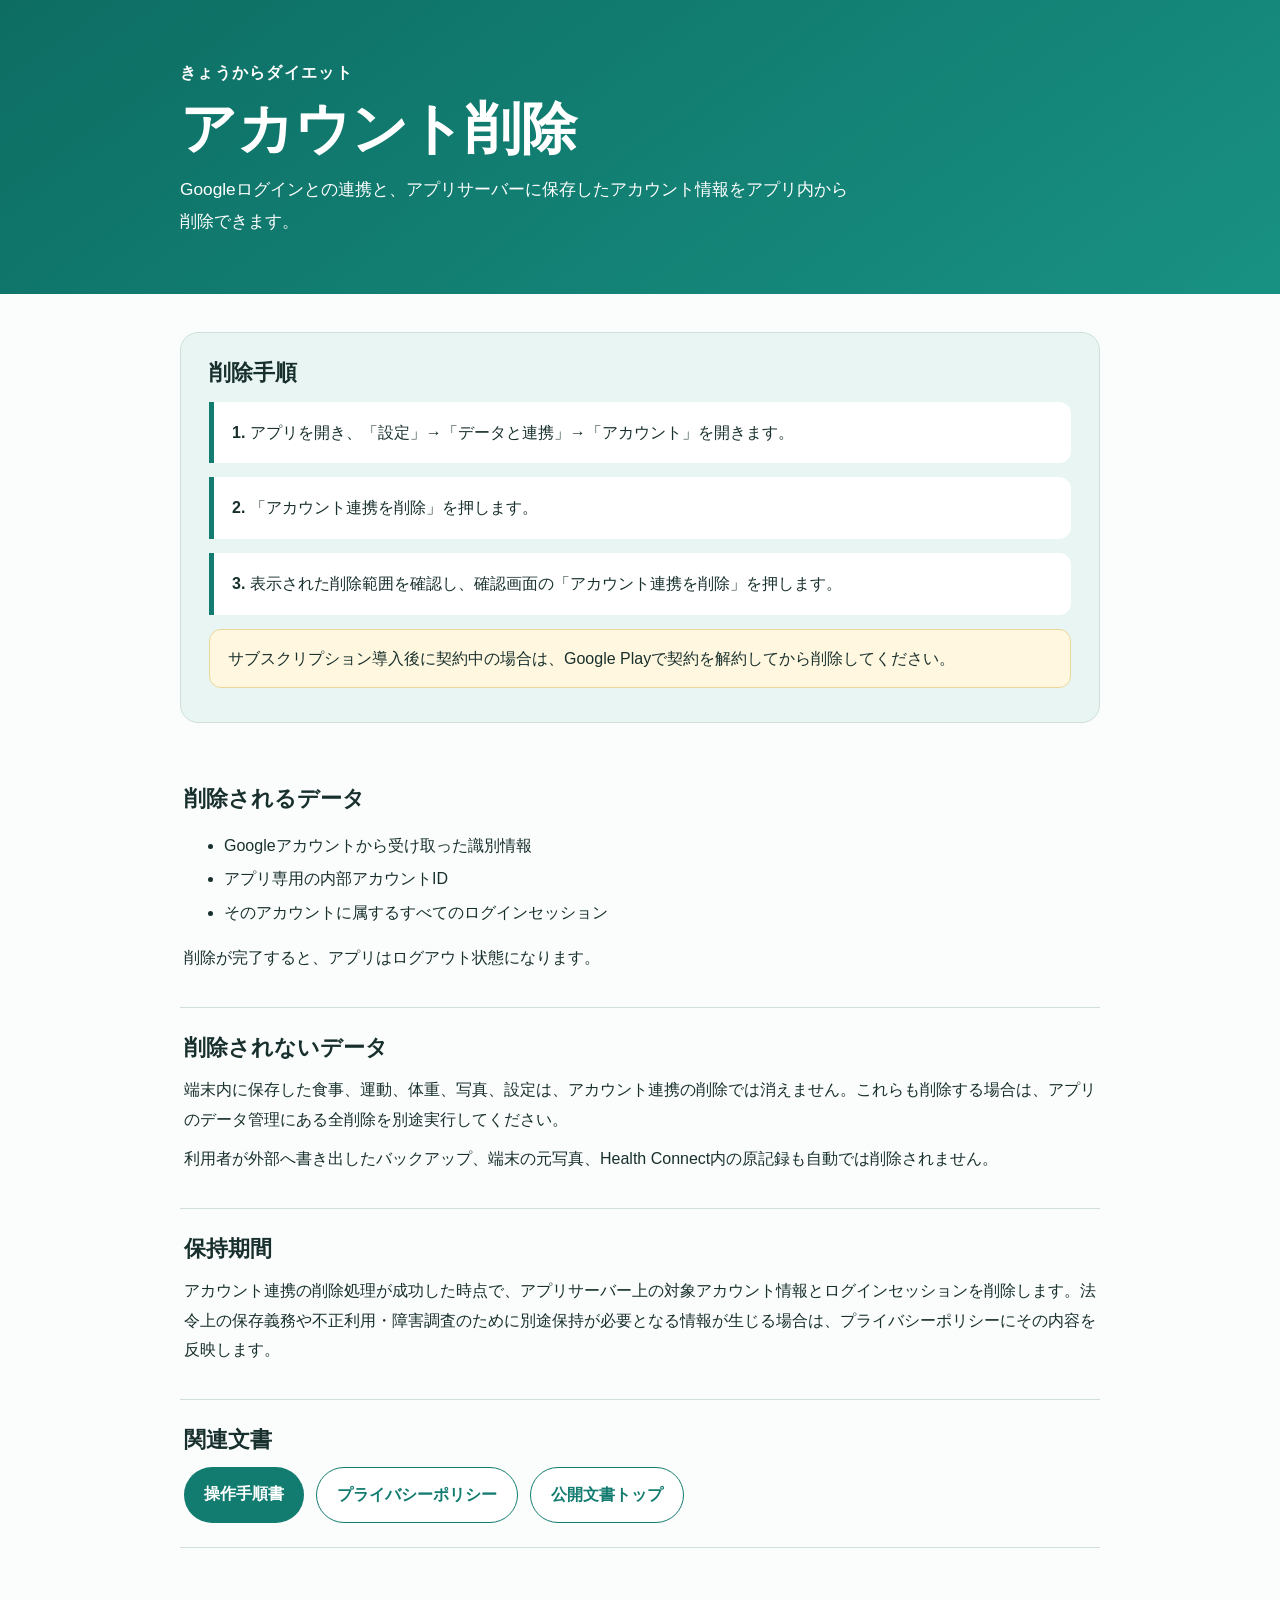
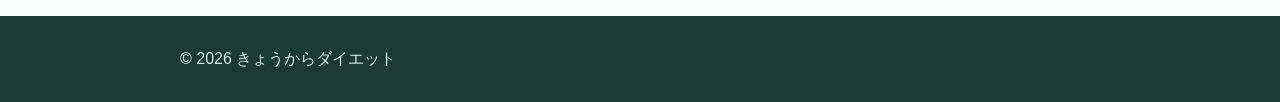
==== account-deletion/index.html @ d2840710 "Add account deletion page" ====
<!doctype html>
<html lang="ja">
<head>
  <meta charset="utf-8">
  <meta name="viewport" content="width=device-width, initial-scale=1">
  <meta name="description" content="Androidアプリ『きょうからダイエット』のアカウント削除手順">
  <meta name="theme-color" content="#137c70">
  <title>アカウント削除｜きょうからダイエット</title>
  <link rel="stylesheet" href="../styles.css">
</head>
<body>
  <header class="hero"><div class="wrap"><p class="eyebrow">きょうからダイエット</p><h1>アカウント削除</h1><p class="lead">Googleログインとの連携と、アプリサーバーに保存したアカウント情報をアプリ内から削除できます。</p></div></header>
  <main class="wrap policy">
    <section class="summary"><h2>削除手順</h2><div class="step"><strong>1.</strong> アプリを開き、「設定」→「データと連携」→「アカウント」を開きます。</div><div class="step"><strong>2.</strong> 「アカウント連携を削除」を押します。</div><div class="step"><strong>3.</strong> 表示された削除範囲を確認し、確認画面の「アカウント連携を削除」を押します。</div><p class="note">サブスクリプション導入後に契約中の場合は、Google Playで契約を解約してから削除してください。</p></section>
    <section><h2>削除されるデータ</h2><ul><li>Googleアカウントから受け取った識別情報</li><li>アプリ専用の内部アカウントID</li><li>そのアカウントに属するすべてのログインセッション</li></ul><p>削除が完了すると、アプリはログアウト状態になります。</p></section>
    <section><h2>削除されないデータ</h2><p>端末内に保存した食事、運動、体重、写真、設定は、アカウント連携の削除では消えません。これらも削除する場合は、アプリのデータ管理にある全削除を別途実行してください。</p><p>利用者が外部へ書き出したバックアップ、端末の元写真、Health Connect内の原記録も自動では削除されません。</p></section>
    <section><h2>保持期間</h2><p>アカウント連携の削除処理が成功した時点で、アプリサーバー上の対象アカウント情報とログインセッションを削除します。法令上の保存義務や不正利用・障害調査のために別途保持が必要となる情報が生じる場合は、プライバシーポリシーにその内容を反映します。</p></section>
    <section><h2>関連文書</h2><div class="actions"><a class="button" href="../guide/">操作手順書</a><a class="button secondary" href="../privacy-policy/">プライバシーポリシー</a><a class="button secondary" href="../">公開文書トップ</a></div></section>
  </main>
  <footer><div class="wrap">© 2026 きょうからダイエット</div></footer>
</body>
</html>
---- styles.css ----
:root{color-scheme:light;--ink:#18302d;--muted:#526663;--brand:#137c70;--pale:#e8f5f2;--line:#cfe0dc;--paper:#fbfdfc}*{box-sizing:border-box}html{scroll-behavior:smooth}body{margin:0;background:var(--paper);color:var(--ink);font-family:-apple-system,BlinkMacSystemFont,"Segoe UI","Noto Sans JP",sans-serif;line-height:1.85}.wrap{width:min(920px,calc(100% - 40px));margin:auto}.hero{padding:58px 0 46px;background:linear-gradient(145deg,#0d6d63,#189183);color:#fff}.eyebrow{margin:0 0 6px;font-weight:700;letter-spacing:.08em}.hero h1{margin:0;font-size:clamp(2rem,6vw,3.5rem);line-height:1.25}.lead{max-width:680px;font-size:1.08rem}.dates{display:flex;gap:28px;flex-wrap:wrap;margin:24px 0 0}.dates div{display:flex;gap:8px}.dates dt{opacity:.8}.dates dd{margin:0;font-weight:700}.policy{padding:38px 0 68px}.summary{padding:24px 28px;margin-bottom:36px;background:var(--pale);border:1px solid var(--line);border-radius:18px}.summary h2{margin-top:0}.summary li+li{margin-top:6px}section{padding:24px 4px;border-bottom:1px solid var(--line)}h2{margin:0 0 12px;font-size:1.35rem;line-height:1.45}h3{margin:20px 0 6px;font-size:1.08rem}p{margin:10px 0}li+li{margin-top:4px}a{color:#086b60;text-underline-offset:3px}.actions{display:flex;gap:12px;flex-wrap:wrap}.button{display:inline-block;padding:12px 20px;border-radius:999px;background:var(--brand);color:#fff;text-decoration:none;font-weight:700}.button.secondary{background:#fff;color:var(--brand);border:1px solid var(--brand)}.toc{columns:2;column-gap:36px}.toc li{break-inside:avoid}.step{margin:14px 0;padding:16px 18px;background:#fff;border-left:5px solid var(--brand);border-radius:0 12px 12px 0}.note{padding:14px 18px;background:#fff7df;border:1px solid #ecd79a;border-radius:12px}.contact{border:0;background:#fff;border-radius:18px;padding:24px 28px;margin-top:32px;box-shadow:0 8px 30px rgba(18,74,67,.08)}footer{padding:28px 0;background:#173b37;color:#dcebe8}@media(max-width:560px){.wrap{width:min(100% - 28px,920px)}.hero{padding:40px 0 34px}.policy{padding-top:24px}.summary,.contact{padding:20px}section{padding-block:20px}ul{padding-left:1.35rem}.toc{columns:1}}
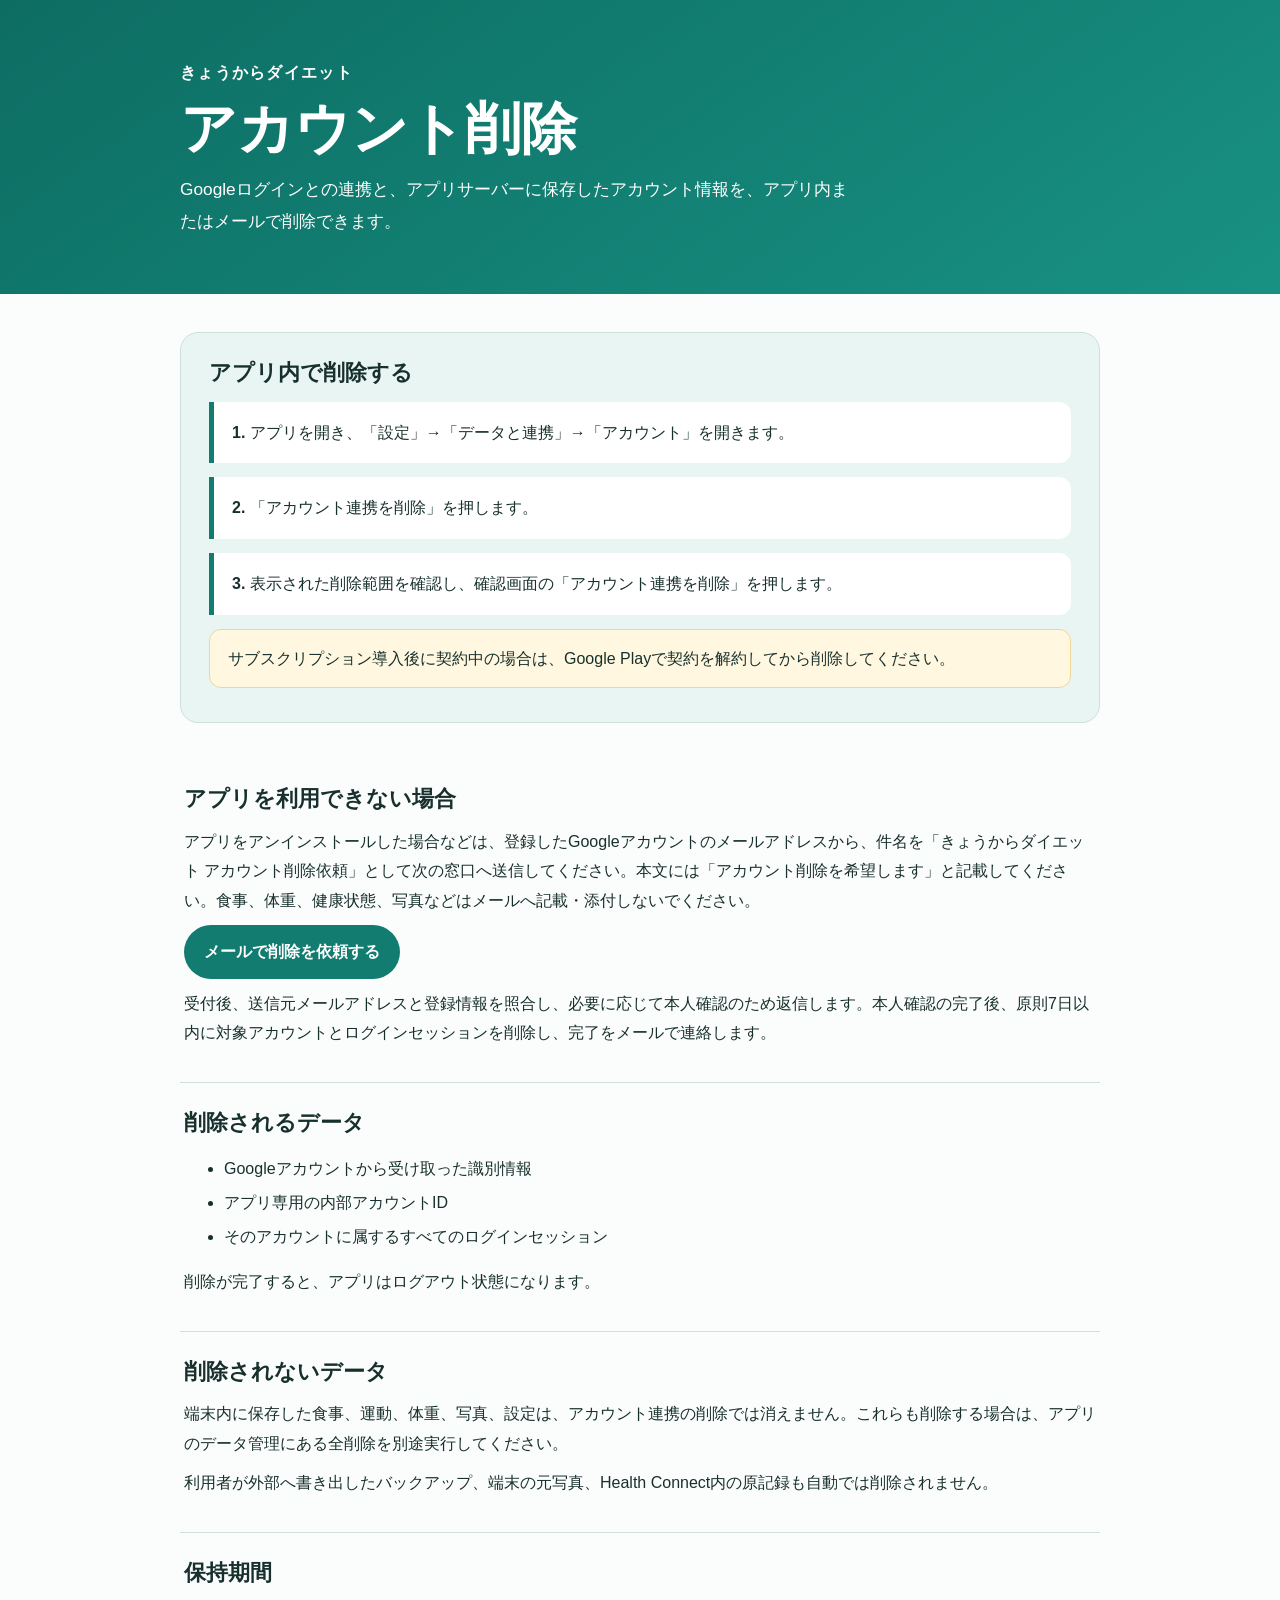
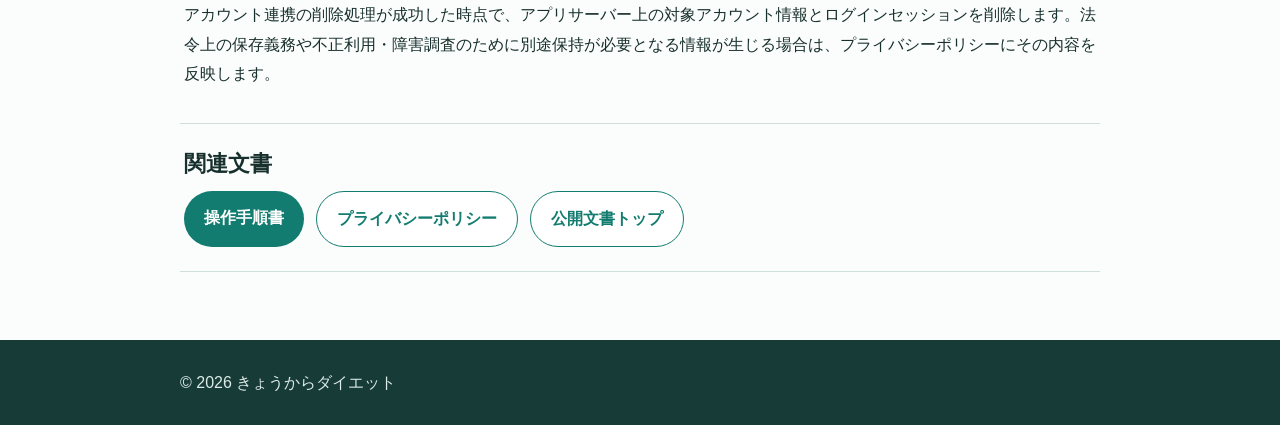
==== commit 2811b450: "Add external account deletion request" ====
--- a/account-deletion/index.html
+++ b/account-deletion/index.html
@@ -9,9 +9,10 @@
   <link rel="stylesheet" href="../styles.css">
 </head>
 <body>
-  <header class="hero"><div class="wrap"><p class="eyebrow">きょうからダイエット</p><h1>アカウント削除</h1><p class="lead">Googleログインとの連携と、アプリサーバーに保存したアカウント情報をアプリ内から削除できます。</p></div></header>
+  <header class="hero"><div class="wrap"><p class="eyebrow">きょうからダイエット</p><h1>アカウント削除</h1><p class="lead">Googleログインとの連携と、アプリサーバーに保存したアカウント情報を、アプリ内またはメールで削除できます。</p></div></header>
   <main class="wrap policy">
-    <section class="summary"><h2>削除手順</h2><div class="step"><strong>1.</strong> アプリを開き、「設定」→「データと連携」→「アカウント」を開きます。</div><div class="step"><strong>2.</strong> 「アカウント連携を削除」を押します。</div><div class="step"><strong>3.</strong> 表示された削除範囲を確認し、確認画面の「アカウント連携を削除」を押します。</div><p class="note">サブスクリプション導入後に契約中の場合は、Google Playで契約を解約してから削除してください。</p></section>
+    <section class="summary"><h2>アプリ内で削除する</h2><div class="step"><strong>1.</strong> アプリを開き、「設定」→「データと連携」→「アカウント」を開きます。</div><div class="step"><strong>2.</strong> 「アカウント連携を削除」を押します。</div><div class="step"><strong>3.</strong> 表示された削除範囲を確認し、確認画面の「アカウント連携を削除」を押します。</div><p class="note">サブスクリプション導入後に契約中の場合は、Google Playで契約を解約してから削除してください。</p></section>
+    <section><h2>アプリを利用できない場合</h2><p>アプリをアンインストールした場合などは、登録したGoogleアカウントのメールアドレスから、件名を「きょうからダイエット アカウント削除依頼」として次の窓口へ送信してください。本文には「アカウント削除を希望します」と記載してください。食事、体重、健康状態、写真などはメールへ記載・添付しないでください。</p><div class="actions"><a class="button" href="mailto:onpace1216@gmail.com?subject=%E3%81%8D%E3%82%87%E3%81%86%E3%81%8B%E3%82%89%E3%83%80%E3%82%A4%E3%82%A8%E3%83%83%E3%83%88%20%E3%82%A2%E3%82%AB%E3%82%A6%E3%83%B3%E3%83%88%E5%89%8A%E9%99%A4%E4%BE%9D%E9%A0%BC&body=%E3%82%A2%E3%82%AB%E3%82%A6%E3%83%B3%E3%83%88%E5%89%8A%E9%99%A4%E3%82%92%E5%B8%8C%E6%9C%9B%E3%81%97%E3%81%BE%E3%81%99%E3%80%82">メールで削除を依頼する</a></div><p>受付後、送信元メールアドレスと登録情報を照合し、必要に応じて本人確認のため返信します。本人確認の完了後、原則7日以内に対象アカウントとログインセッションを削除し、完了をメールで連絡します。</p></section>
     <section><h2>削除されるデータ</h2><ul><li>Googleアカウントから受け取った識別情報</li><li>アプリ専用の内部アカウントID</li><li>そのアカウントに属するすべてのログインセッション</li></ul><p>削除が完了すると、アプリはログアウト状態になります。</p></section>
     <section><h2>削除されないデータ</h2><p>端末内に保存した食事、運動、体重、写真、設定は、アカウント連携の削除では消えません。これらも削除する場合は、アプリのデータ管理にある全削除を別途実行してください。</p><p>利用者が外部へ書き出したバックアップ、端末の元写真、Health Connect内の原記録も自動では削除されません。</p></section>
     <section><h2>保持期間</h2><p>アカウント連携の削除処理が成功した時点で、アプリサーバー上の対象アカウント情報とログインセッションを削除します。法令上の保存義務や不正利用・障害調査のために別途保持が必要となる情報が生じる場合は、プライバシーポリシーにその内容を反映します。</p></section>
